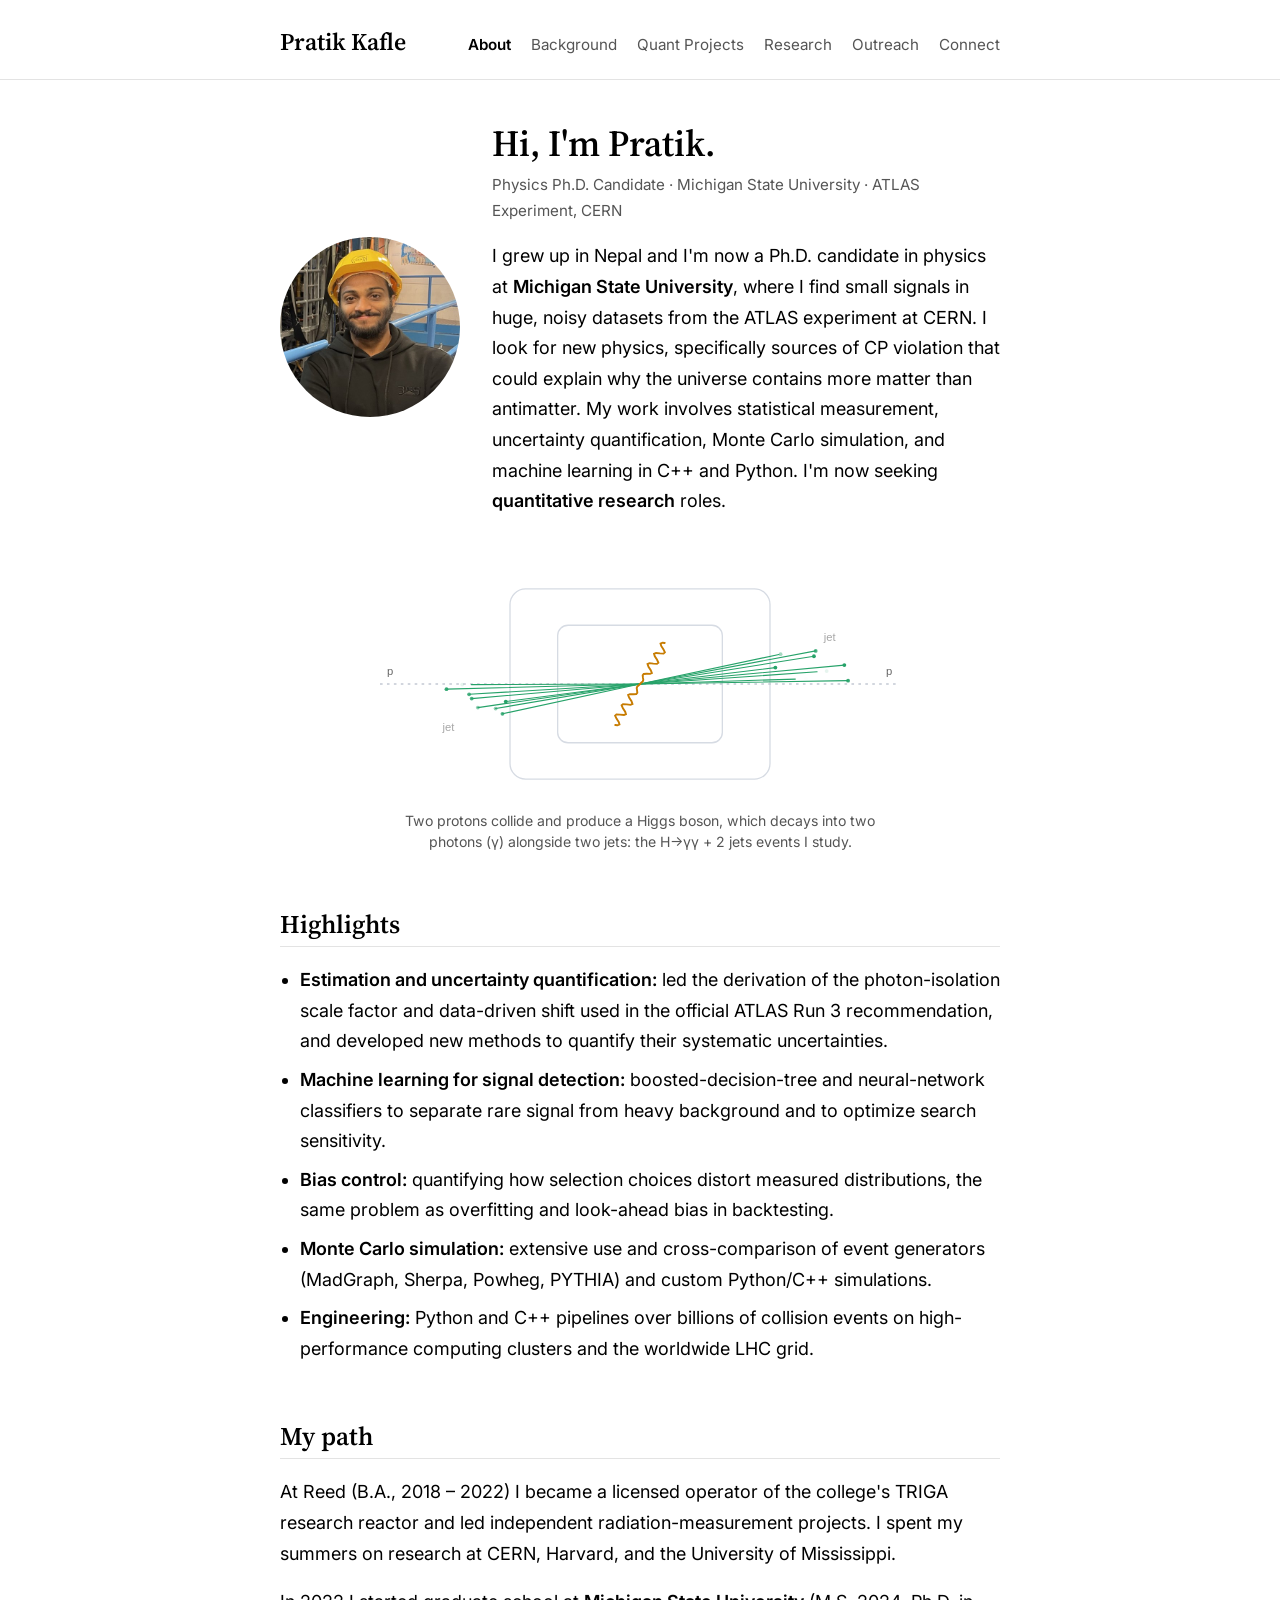
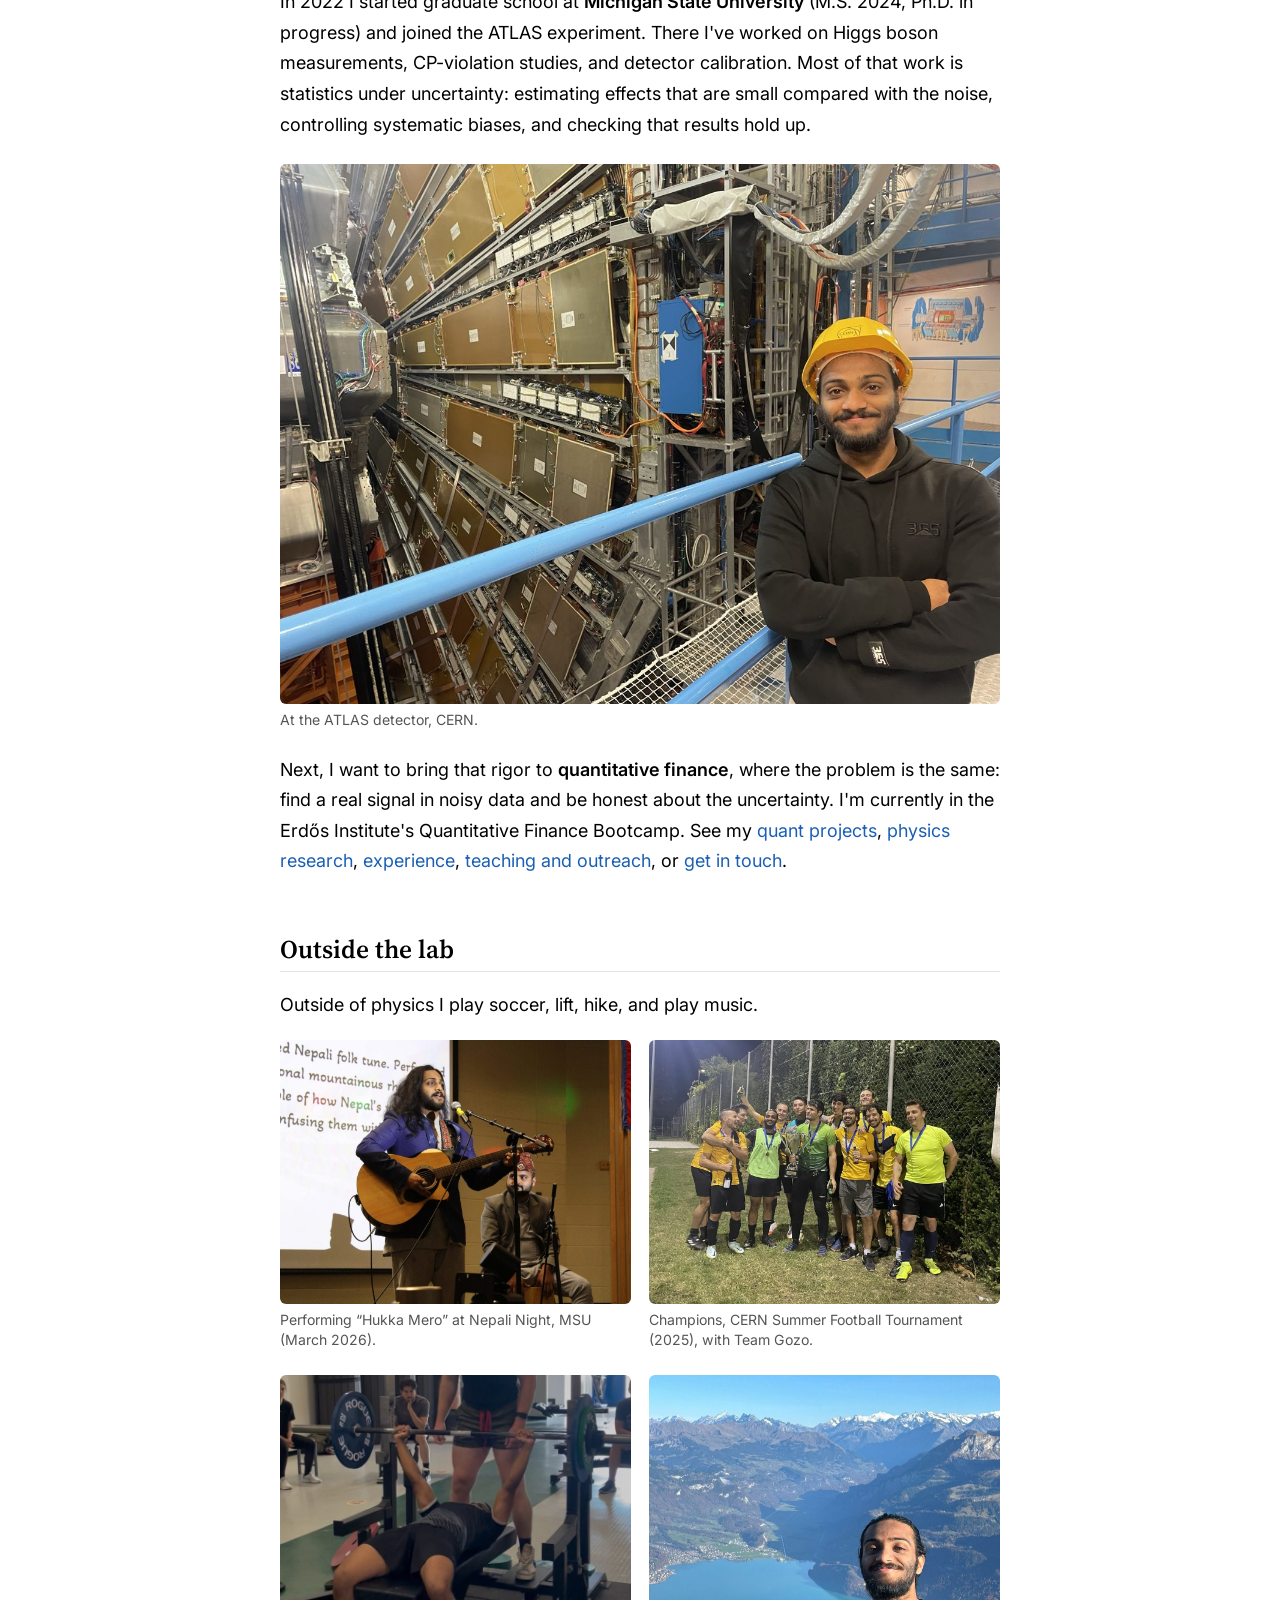
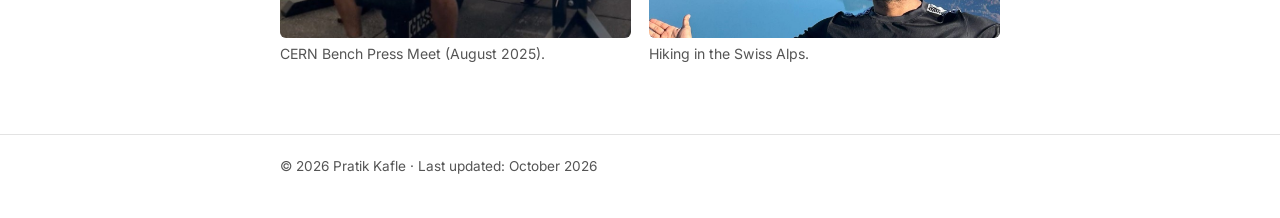
==== index.html @ 13915672 "Personal website Co-Authored-By: Claude Opus 5.5 <noreply@anthropic.com>" ====
<!DOCTYPE html>
<html lang="en">
<head>
  <meta charset="UTF-8">
  <meta name="viewport" content="width=device-width, initial-scale=1.0">
  <title>About | Pratik Kafle</title>
  <meta name="description" content="Pratik Kafle: Physics Ph.D. candidate at Michigan State University (ATLAS, CERN) seeking quantitative research roles. Statistics, Monte Carlo, machine learning, C++ and Python.">
  <link rel="preconnect" href="https://fonts.googleapis.com">
  <link rel="preconnect" href="https://fonts.gstatic.com" crossorigin>
  <link href="https://fonts.googleapis.com/css2?family=Inter:wght@400;600&family=Source+Serif+4:wght@600&display=swap" rel="stylesheet">
  <link rel="stylesheet" href="style.css">
</head>
<body>
  <header>
    <div class="container">
      <a href="index.html" class="site-title">Pratik Kafle</a>
      <nav>
        <a href="index.html" class="active">About</a>
        <a href="background.html">Background</a>
        <a href="quant.html">Quant Projects</a>
        <a href="research.html">Research</a>
        <a href="outreach.html">Outreach</a>
        <a href="connect.html">Connect</a>
      </nav>
    </div>
  </header>

  <main class="container">
    <section class="intro">
      <img src="images/profile.jpg" alt="Pratik Kafle in a CERN hard hat at the ATLAS detector">
      <div>
        <h1>Hi, I'm Pratik.</h1>
        <p class="tagline">Physics Ph.D. Candidate · Michigan State University · ATLAS Experiment, CERN</p>
        <p>
          I grew up in Nepal and I'm now a Ph.D. candidate in physics at
          <strong>Michigan State University</strong>, where I find small signals in huge, noisy
          datasets from the ATLAS experiment at CERN. I look for new physics, specifically
          sources of CP violation that could explain why the universe contains more matter
          than antimatter. My work involves statistical measurement, uncertainty
          quantification, Monte Carlo simulation, and machine learning in C++ and Python.
          I'm now seeking <strong>quantitative research</strong> roles.
        </p>
      </div>
    </section>

    <figure class="collision-anim">
      <img src="images/web/higgs-collision.svg" width="600" height="280"
           alt="Animation: two protons collide head-on, a Higgs boson forms and decays into two photons, while two jets fly out close to the beam line">
      <figcaption>Two protons collide and produce a Higgs boson, which decays into two photons (&gamma;)
        alongside two jets: the H&rarr;&gamma;&gamma; + 2 jets events I study.</figcaption>
    </figure>

    <h2>Highlights</h2>
    <ul class="highlights">
      <li><strong>Estimation and uncertainty quantification:</strong> led the derivation of the
        photon-isolation scale factor and data-driven shift used in the official ATLAS
        Run&nbsp;3 recommendation, and developed new methods to quantify their systematic
        uncertainties.</li>
      <li><strong>Machine learning for signal detection:</strong> boosted-decision-tree and
        neural-network classifiers to separate rare signal from heavy background and to
        optimize search sensitivity.</li>
      <li><strong>Bias control:</strong> quantifying how selection choices distort measured
        distributions, the same problem as overfitting and look-ahead bias in backtesting.</li>
      <li><strong>Monte Carlo simulation:</strong> extensive use and cross-comparison of event
        generators (MadGraph, Sherpa, Powheg, PYTHIA) and custom Python/C++ simulations.</li>
      <li><strong>Engineering:</strong> Python and C++ pipelines over billions of collision
        events on high-performance computing clusters and the worldwide LHC grid.</li>
    </ul>

    <h2>My path</h2>
    <p>
      At Reed (B.A., 2018 – 2022) I became a licensed operator of the college's TRIGA research
      reactor and led independent radiation-measurement projects. I spent my summers on research
      at CERN, Harvard, and the University of Mississippi.
    </p>
    <p>
      In 2022 I started graduate school at <strong>Michigan State University</strong>
      (M.S. 2024, Ph.D. in progress) and joined the ATLAS experiment. There I've worked on Higgs
      boson measurements, CP-violation studies, and detector calibration. Most of that work is
      statistics under uncertainty: estimating effects that are small compared with the noise,
      controlling systematic biases, and checking that results hold up.
    </p>
    <figure class="photo-wide">
      <img src="images/web/atlas.jpg" width="1200" height="900" loading="lazy"
           alt="Pratik in a CERN hard hat standing in front of the ATLAS detector">
      <figcaption>At the ATLAS detector, CERN.</figcaption>
    </figure>
    <p>
      Next, I want to bring that rigor to <strong>quantitative finance</strong>, where the
      problem is the same: find a real signal in noisy data and be honest about the
      uncertainty. I'm currently in the Erd&odblac;s Institute's Quantitative Finance
      Bootcamp. See my <a href="quant.html">quant projects</a>,
      <a href="research.html">physics research</a>,
      <a href="background.html">experience</a>,
      <a href="outreach.html">teaching and outreach</a>, or <a href="connect.html">get in touch</a>.
    </p>

    <h2>Outside the lab</h2>
    <p>Outside of physics I play soccer, lift, hike, and play music.</p>
    <div class="gallery">
      <figure>
        <img src="images/web/nepali-night-2026.jpg" width="1200" height="900" loading="lazy"
             alt="Pratik singing and playing acoustic guitar on stage at Nepali Night">
        <figcaption>Performing &ldquo;Hukka Mero&rdquo; at Nepali Night, MSU (March 2026).</figcaption>
      </figure>
      <figure>
        <img src="images/web/soccer.jpg" width="1200" height="900" loading="lazy"
             alt="Team Gozo celebrating with the trophy after winning the CERN summer football tournament">
        <figcaption>Champions, CERN Summer Football Tournament (2025), with Team Gozo.</figcaption>
      </figure>
      <figure>
        <img src="images/web/bench-press.jpg" width="739" height="554" loading="lazy"
             alt="Pratik bench pressing at the CERN bench press meet with a spotter">
        <figcaption>CERN Bench Press Meet (August 2025).</figcaption>
      </figure>
      <figure>
        <img src="images/web/hiking.jpg" width="1200" height="900" loading="lazy"
             alt="Pratik smiling on a summit above a lake in the Swiss Alps">
        <figcaption>Hiking in the Swiss Alps.</figcaption>
      </figure>
    </div>
  </main>

  <footer>
    <div class="container">
      &copy; 2026 Pratik Kafle &middot; Last updated: October 2026
    </div>
  </footer>
</body>
</html>
---- style.css ----
/* ---------- Simple, readable styling ---------- */
:root {
  color-scheme: light;
  --text: #000;
  --muted: #555;
  --accent: #1a5fb4;
  --bg: #ffffff;
  --line: #e3e3e3;
  --serif: "Source Serif 4", Georgia, serif;
  --sans: "Inter", -apple-system, BlinkMacSystemFont, "Segoe UI", sans-serif;
}

* { box-sizing: border-box; }

body {
  margin: 0;
  background: var(--bg);
  color: var(--text);
  font-family: var(--sans);
  font-size: 18px;
  line-height: 1.7;
}

.container {
  max-width: 760px;
  margin: 0 auto;
  padding: 0 20px;
}

a { color: var(--accent); text-decoration: none; }
a:hover { text-decoration: underline; }
strong { font-weight: 600; }

/* Header + nav */
header {
  border-bottom: 1px solid var(--line);
  padding: 22px 0 16px;
}
header .container {
  display: flex;
  flex-wrap: wrap;
  justify-content: space-between;
  align-items: baseline;
  gap: 8px 20px;
}
.site-title {
  font-family: var(--serif);
  font-size: 1.5rem;
  font-weight: 600;
  color: var(--text);
}
.site-title:hover { text-decoration: none; }
nav { display: flex; flex-wrap: wrap; gap: 4px 20px; }
nav a { color: var(--muted); font-size: 0.95rem; }
nav a.active { color: var(--text); font-weight: 600; }

main.container { padding-top: 40px; }

/* Headings */
h1, h2, h3 { line-height: 1.25; }
h1, h2 { font-family: var(--serif); font-weight: 600; }
h1 { font-size: 2.3rem; margin: 0 0 6px; }
h2 {
  font-size: 1.6rem;
  margin: 56px 0 16px;
  padding-bottom: 6px;
  border-bottom: 1px solid var(--line);
}
h3 { font-size: 1.05rem; font-weight: 600; }

.tagline { color: var(--muted); font-size: 0.95rem; margin: 0 0 16px; }

/* Intro with photo */
.intro {
  display: flex;
  gap: 32px;
  align-items: center;
}
.intro img {
  width: 180px;
  height: 180px;
  object-fit: cover;
  border-radius: 50%;
  flex-shrink: 0;
}
@media (max-width: 600px) {
  .intro { flex-direction: column; align-items: flex-start; gap: 20px; }
  .intro img { width: 140px; height: 140px; }
}

/* Simple lists */
.highlights, .plain { padding-left: 20px; }
.highlights li, .plain li { margin-bottom: 8px; }

/* Experience entries: date on the left */
.entry {
  display: grid;
  grid-template-columns: 140px 1fr;
  column-gap: 24px;
  padding: 14px 0;
  border-top: 1px solid var(--line);
}
.entry > * { grid-column: 2; }
.entry > .meta { grid-column: 1; grid-row: 1 / span 30; }
.entry h3 { margin: 0 0 4px; }
.entry .meta { color: var(--muted); font-size: 0.88rem; padding-top: 2px; }
.entry p { margin: 6px 0; }
.entry ul { margin: 4px 0; padding-left: 18px; }
.entry li { margin-bottom: 4px; }
@media (max-width: 600px) {
  .entry { grid-template-columns: 1fr; }
  .entry > *, .entry > .meta { grid-column: 1; grid-row: auto; }
  .entry > .meta { order: -1; }
}

/* Research projects */
.project { padding: 22px 0; border-top: 1px solid var(--line); }
.project h3 { font-size: 1.15rem; margin: 0 0 2px; }
.project .where { color: var(--muted); font-size: 0.88rem; margin-bottom: 8px; }
.project p { margin: 6px 0; }
.tools { color: var(--muted); font-size: 0.88rem; }

/* Skills */
.skills { display: grid; grid-template-columns: 160px 1fr; gap: 8px 24px; margin: 0; }
.skills dt { font-weight: 600; }
.skills dd { margin: 0; }
@media (max-width: 600px) { .skills { grid-template-columns: 1fr; gap: 0; } .skills dd { margin-bottom: 10px; } }

/* Contact list */
.contact { padding-left: 20px; }
.contact li { margin-bottom: 8px; }

/* Photos */
figure { margin: 0; }
figure img {
  display: block;
  width: 100%;
  height: auto;
  aspect-ratio: 4 / 3;
  object-fit: cover;
  border-radius: 6px;
}
figcaption { color: var(--muted); font-size: 0.88rem; line-height: 1.45; margin-top: 6px; }
.photo-wide { margin: 24px 0; }
.gallery {
  display: grid;
  grid-template-columns: repeat(2, 1fr);
  gap: 24px 18px;
  margin: 20px 0;
}
.gallery.three { grid-template-columns: repeat(3, 1fr); }
@media (max-width: 600px) {
  .gallery, .gallery.three { grid-template-columns: 1fr; }
}

/* Footer */
footer {
  border-top: 1px solid var(--line);
  margin-top: 70px;
  padding: 20px 0 40px;
  color: var(--muted);
  font-size: 0.85rem;
}
.photo-sim { margin: 16px 0 4px; max-width: 420px; }
.photo-sim img { aspect-ratio: auto; object-fit: contain; }
.project figure { margin: 14px 0 8px; max-width: 520px; }
.project figure img { aspect-ratio: auto; object-fit: contain; border-radius: 0; }
.project ul { margin: 6px 0; padding-left: 20px; }
.project li { margin-bottom: 6px; }
.project figure.wide { max-width: none; }
.project .gallery { margin: 14px 0 8px; align-items: end; }
.project .gallery figure { margin: 0; max-width: none; }
.paper-fig { margin: 12px 0 4px; max-width: 480px; }
.paper-fig img { aspect-ratio: auto; object-fit: contain; border-radius: 0; }
.paper-fig.wide { max-width: none; }
.collision-anim { margin: 28px auto 0; max-width: 520px; }
.collision-anim img { aspect-ratio: auto; object-fit: contain; border-radius: 0; }
.collision-anim figcaption { text-align: center; }
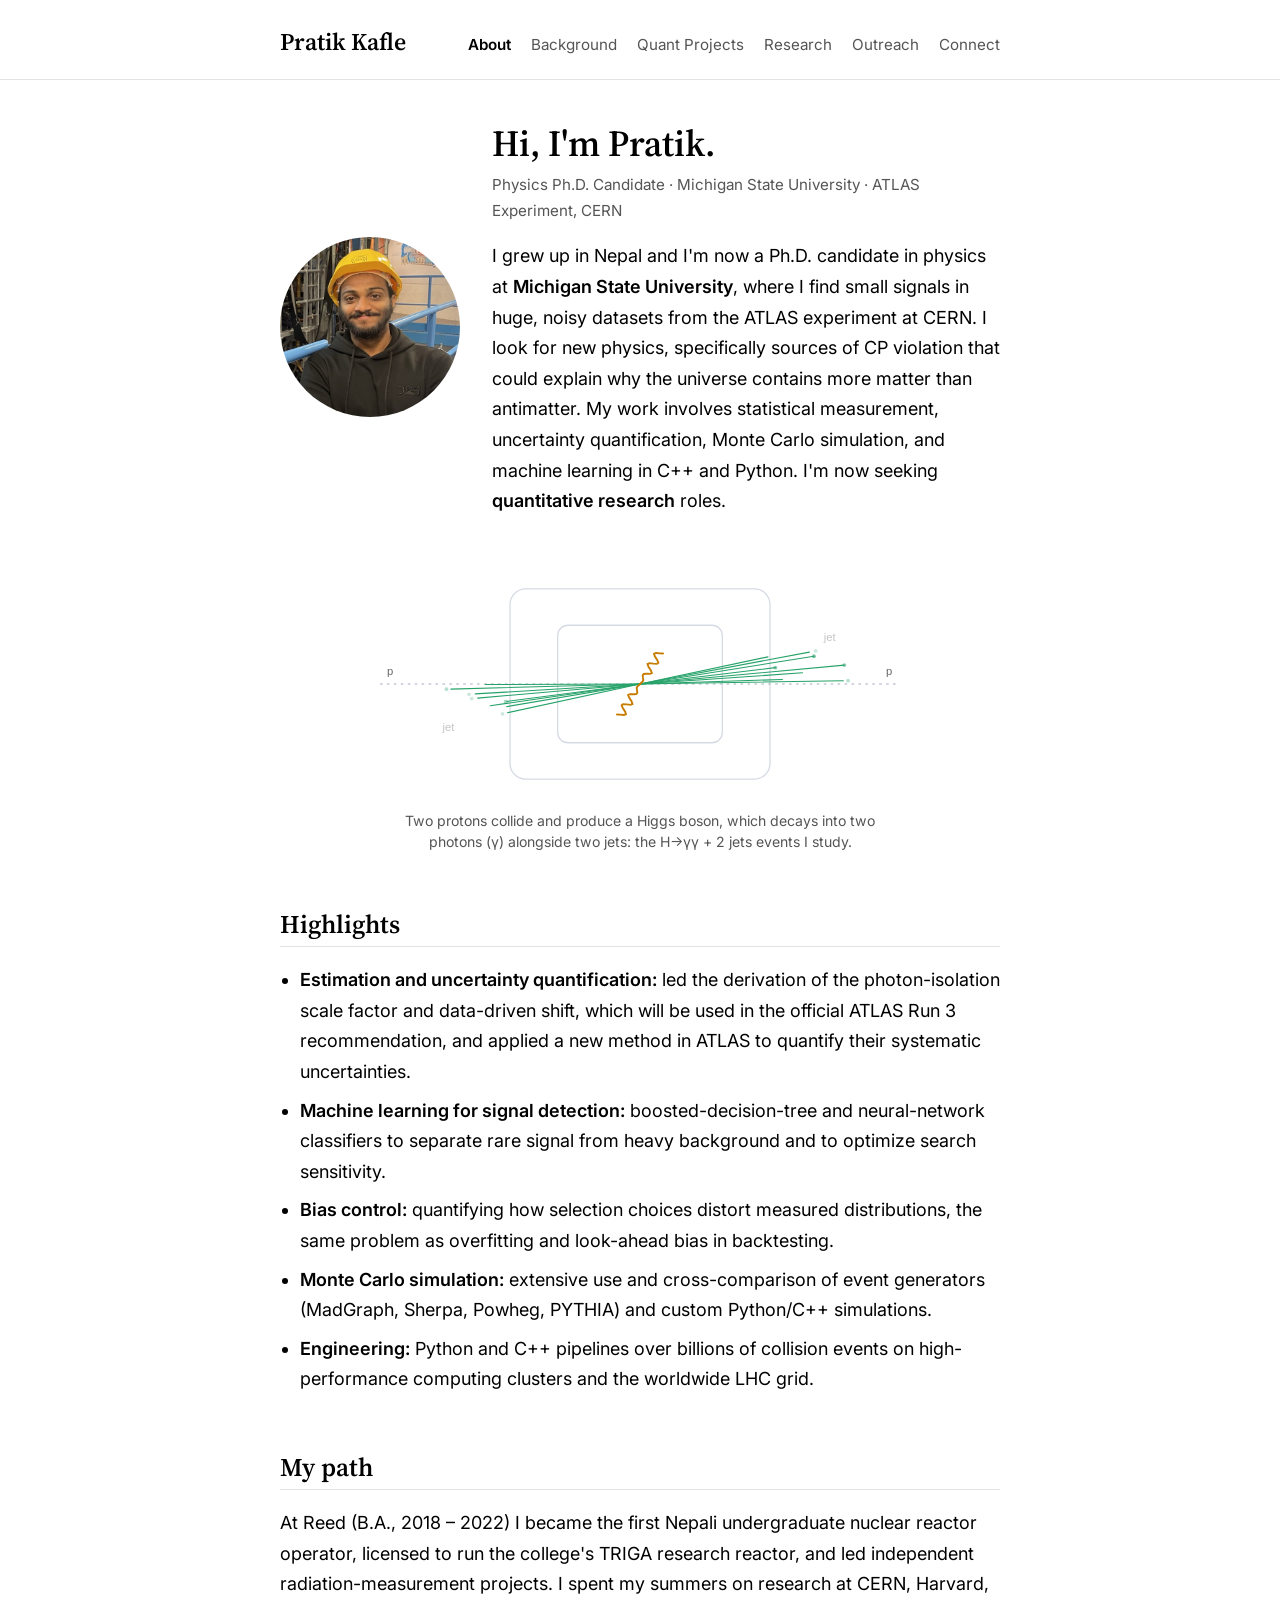
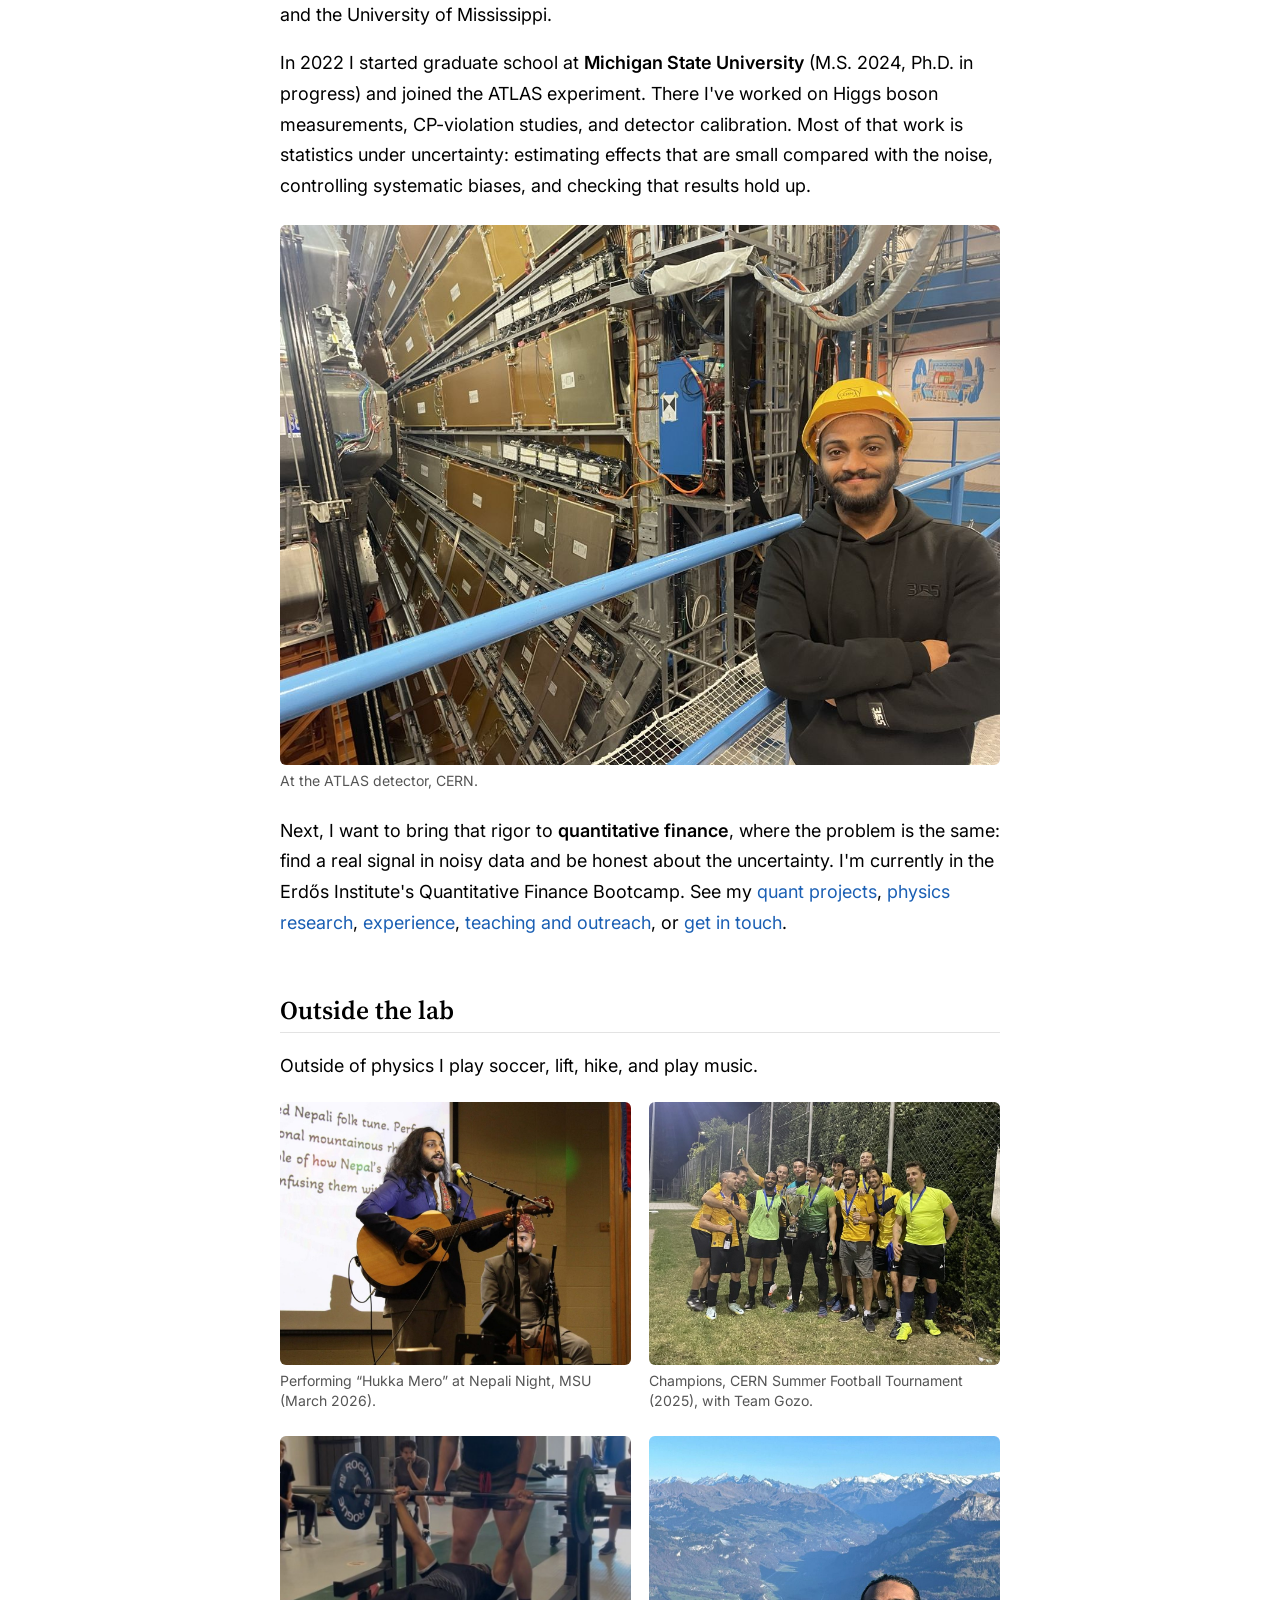
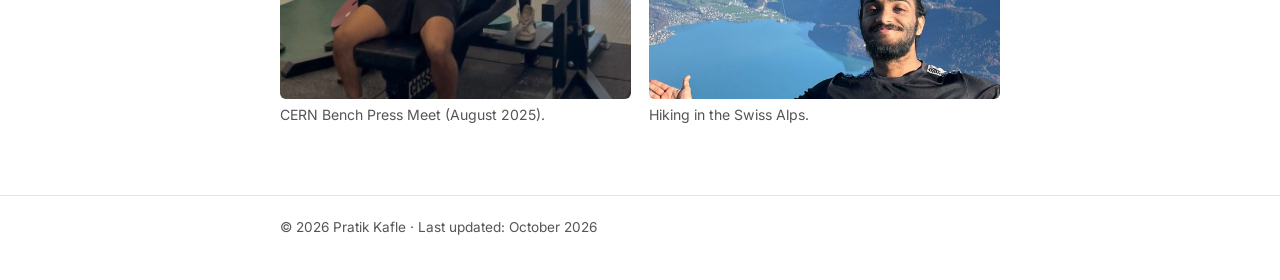
==== commit 229886c2: "Update ATLAS isolation wording, reactor operator line, Co-60 timing entry" ====
--- a/index.html
+++ b/index.html
@@ -53,9 +53,9 @@
     <h2>Highlights</h2>
     <ul class="highlights">
       <li><strong>Estimation and uncertainty quantification:</strong> led the derivation of the
-        photon-isolation scale factor and data-driven shift used in the official ATLAS
-        Run&nbsp;3 recommendation, and developed new methods to quantify their systematic
-        uncertainties.</li>
+        photon-isolation scale factor and data-driven shift, which will be used in the official
+        ATLAS Run&nbsp;3 recommendation, and applied a new method in ATLAS to quantify their
+        systematic uncertainties.</li>
       <li><strong>Machine learning for signal detection:</strong> boosted-decision-tree and
         neural-network classifiers to separate rare signal from heavy background and to
         optimize search sensitivity.</li>
@@ -69,8 +69,9 @@
 
     <h2>My path</h2>
     <p>
-      At Reed (B.A., 2018 – 2022) I became a licensed operator of the college's TRIGA research
-      reactor and led independent radiation-measurement projects. I spent my summers on research
+      At Reed (B.A., 2018 – 2022) I became the first Nepali undergraduate nuclear reactor
+      operator, licensed to run the college's TRIGA research reactor, and led independent
+      radiation-measurement projects. I spent my summers on research
       at CERN, Harvard, and the University of Mississippi.
     </p>
     <p>
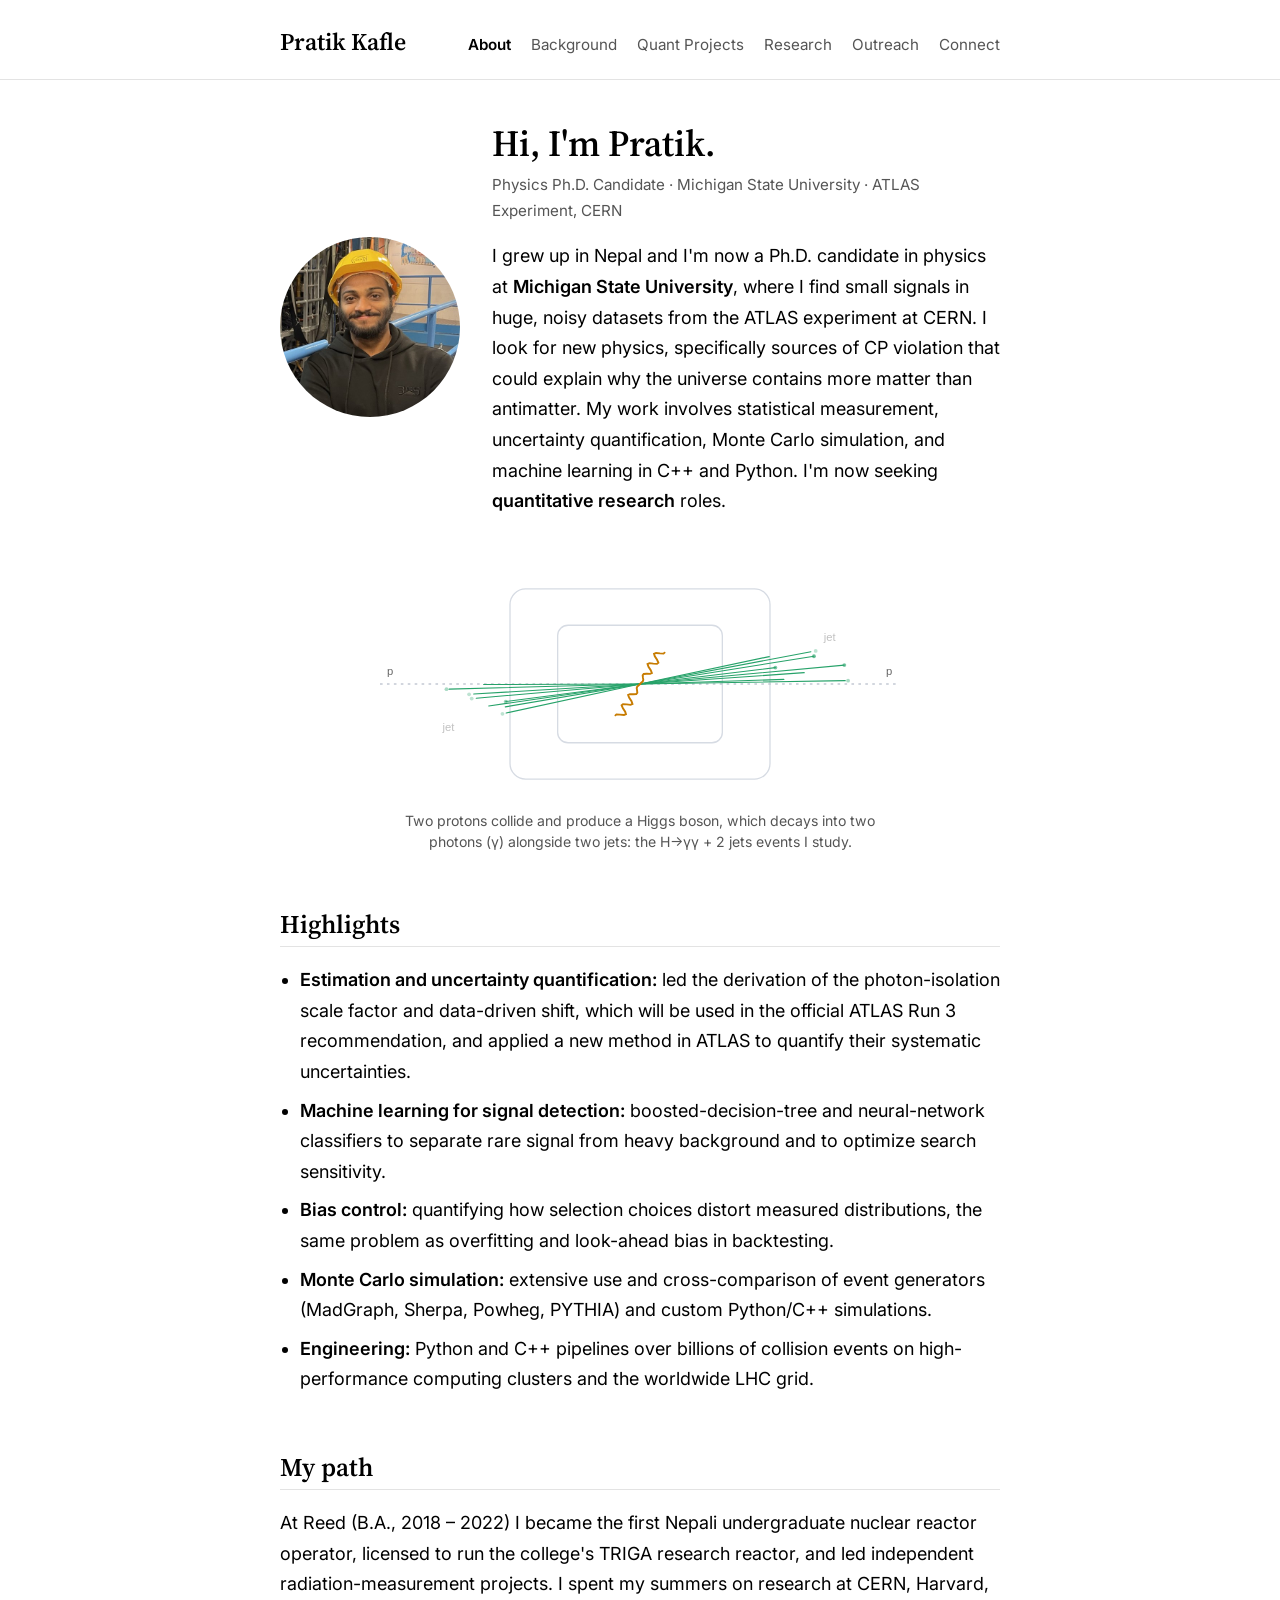
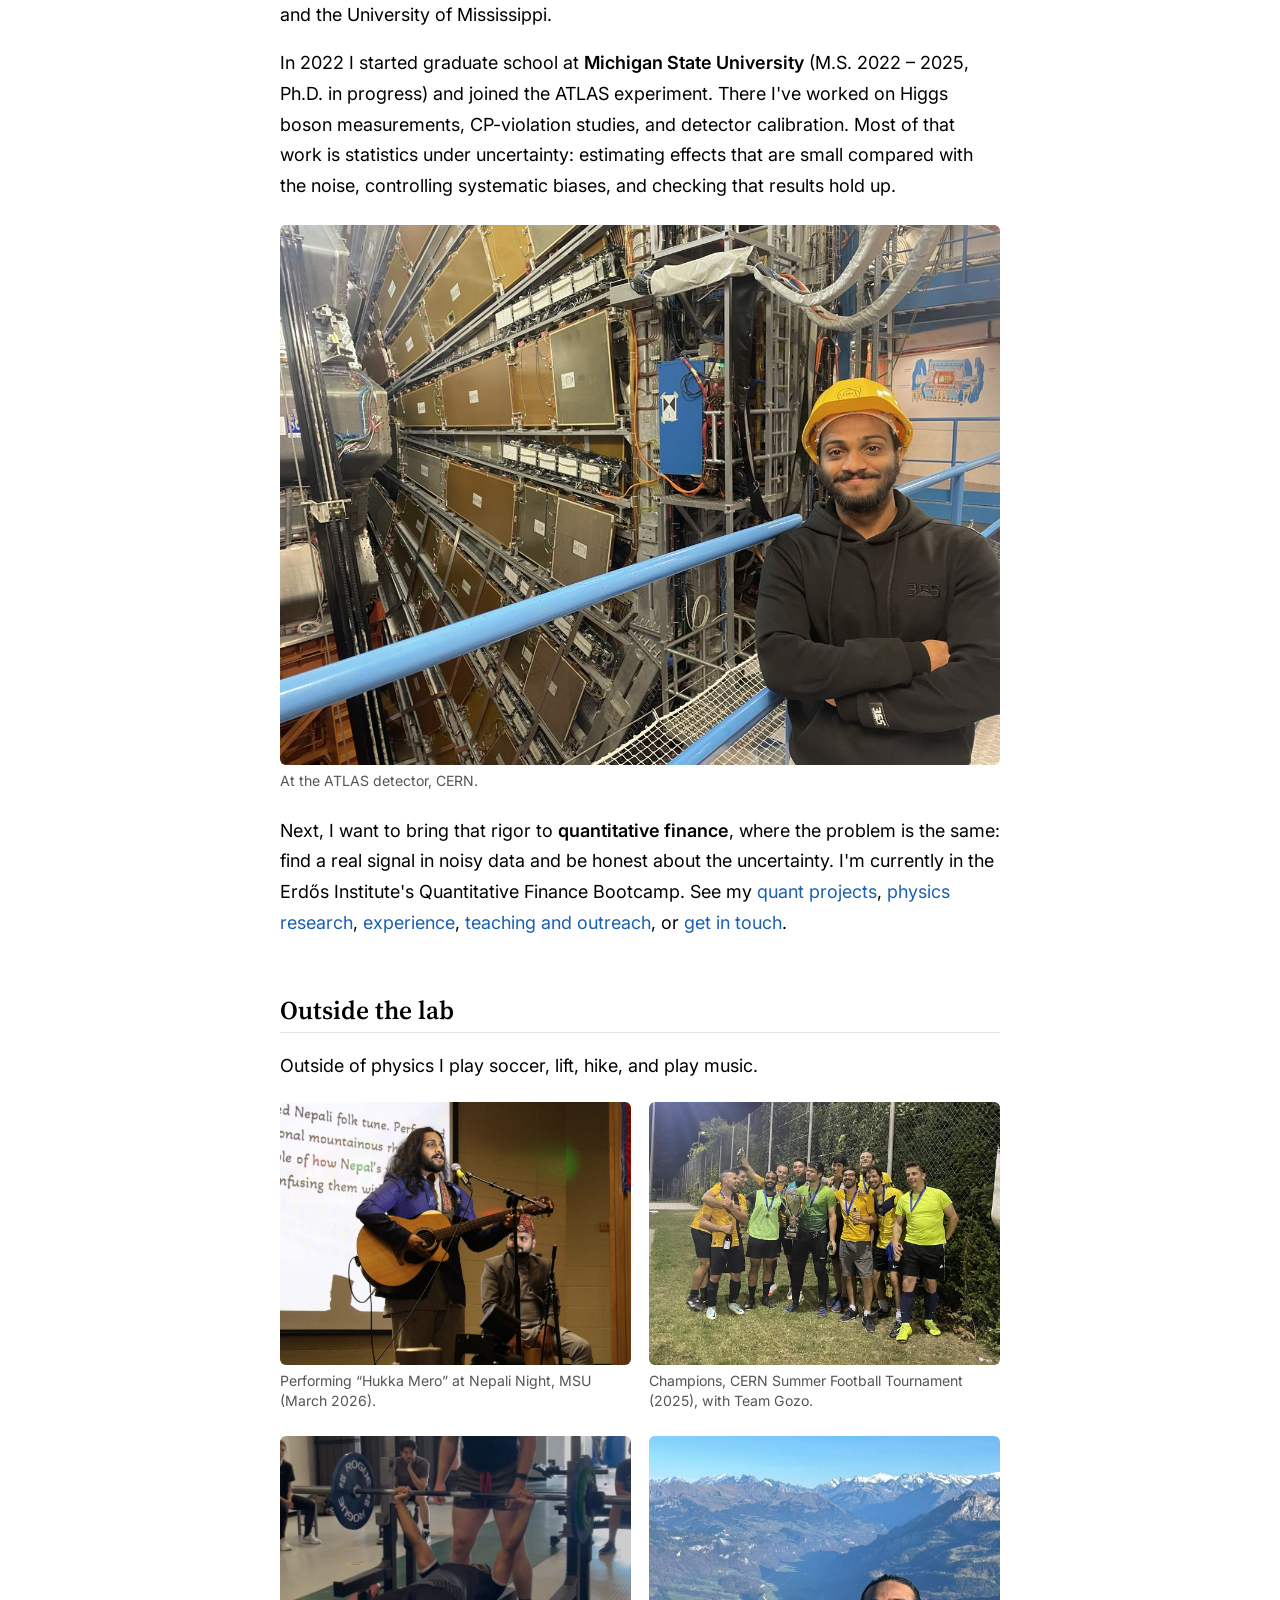
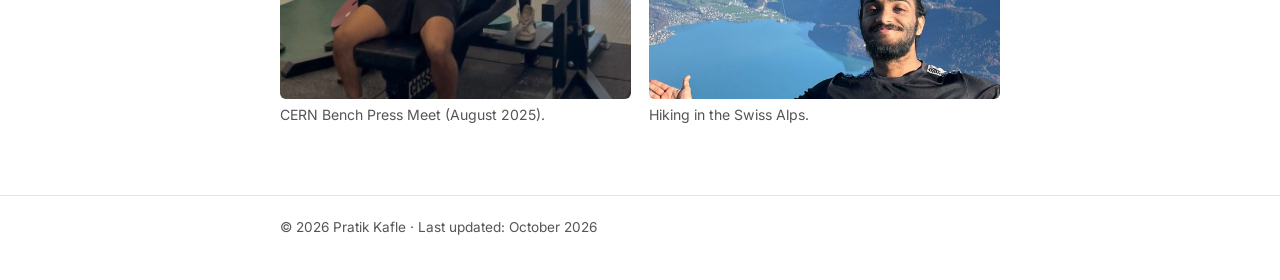
==== commit 86b1d477: "Update M.S. dates to 2022-2025" ====
--- a/index.html
+++ b/index.html
@@ -76,7 +76,7 @@
     </p>
     <p>
       In 2022 I started graduate school at <strong>Michigan State University</strong>
-      (M.S. 2024, Ph.D. in progress) and joined the ATLAS experiment. There I've worked on Higgs
+      (M.S. 2022 – 2025, Ph.D. in progress) and joined the ATLAS experiment. There I've worked on Higgs
       boson measurements, CP-violation studies, and detector calibration. Most of that work is
       statistics under uncertainty: estimating effects that are small compared with the noise,
       controlling systematic biases, and checking that results hold up.
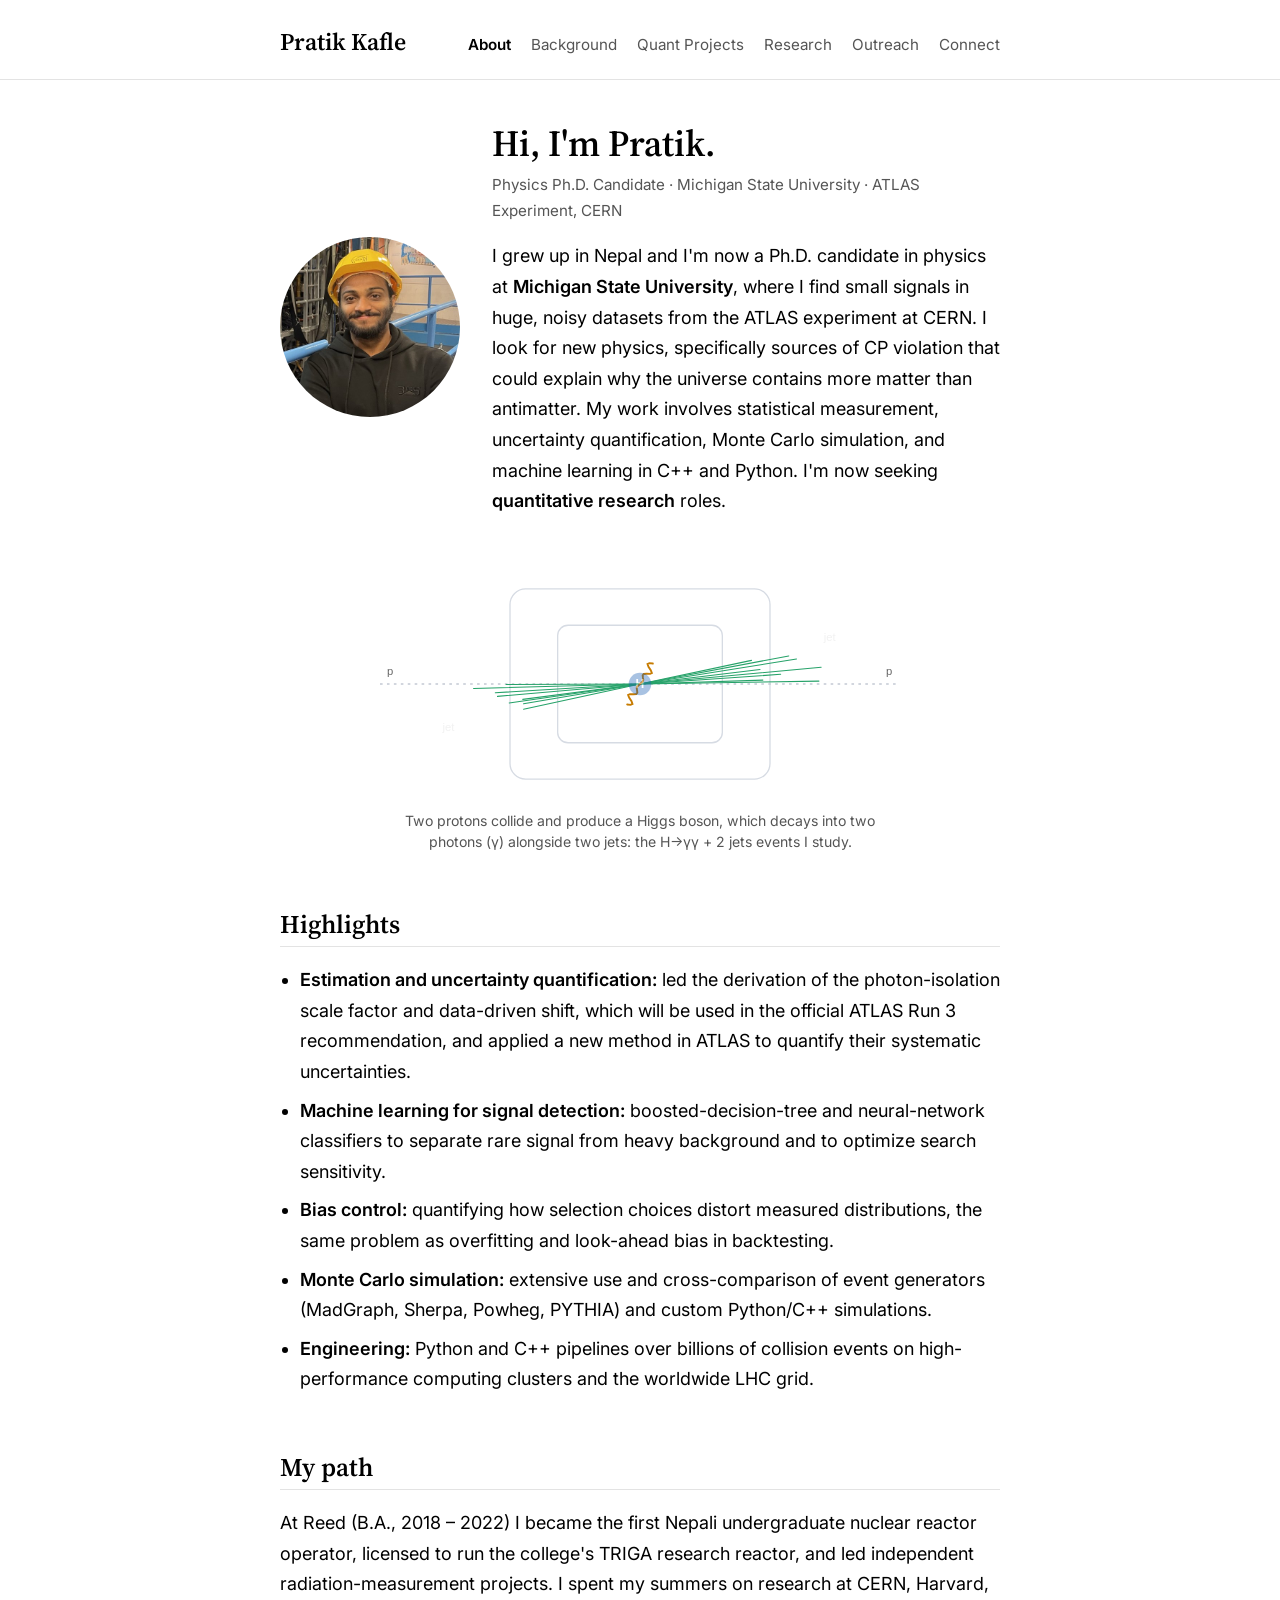
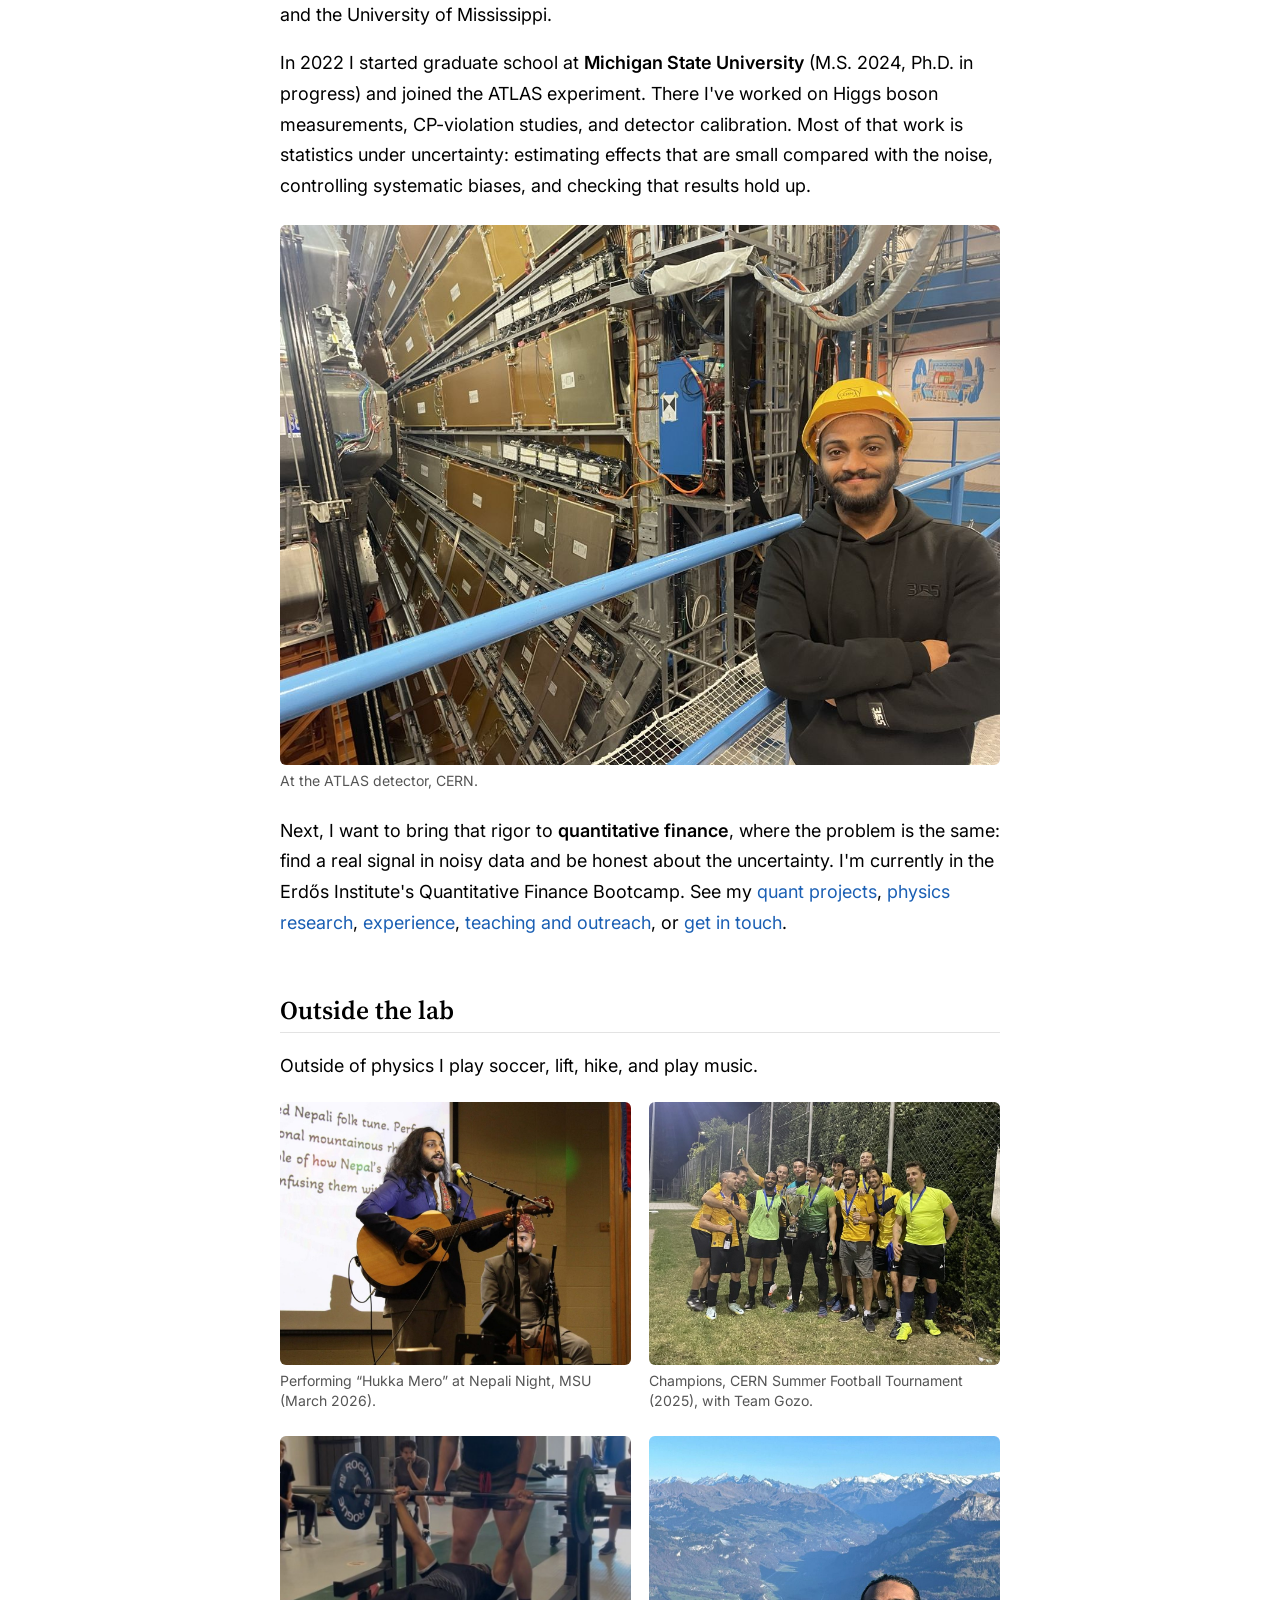
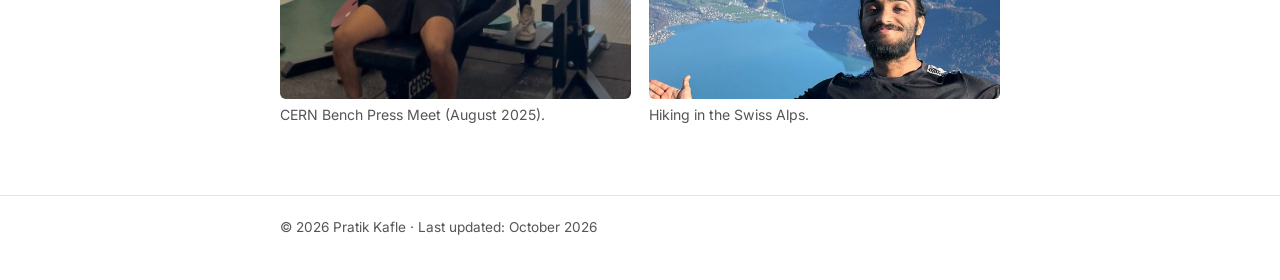
==== commit 1b51e10e: "Restore M.S. 2024 in My path" ====
--- a/index.html
+++ b/index.html
@@ -76,7 +76,7 @@
     </p>
     <p>
       In 2022 I started graduate school at <strong>Michigan State University</strong>
-      (M.S. 2022 – 2025, Ph.D. in progress) and joined the ATLAS experiment. There I've worked on Higgs
+      (M.S. 2024, Ph.D. in progress) and joined the ATLAS experiment. There I've worked on Higgs
       boson measurements, CP-violation studies, and detector calibration. Most of that work is
       statistics under uncertainty: estimating effects that are small compared with the noise,
       controlling systematic biases, and checking that results hold up.
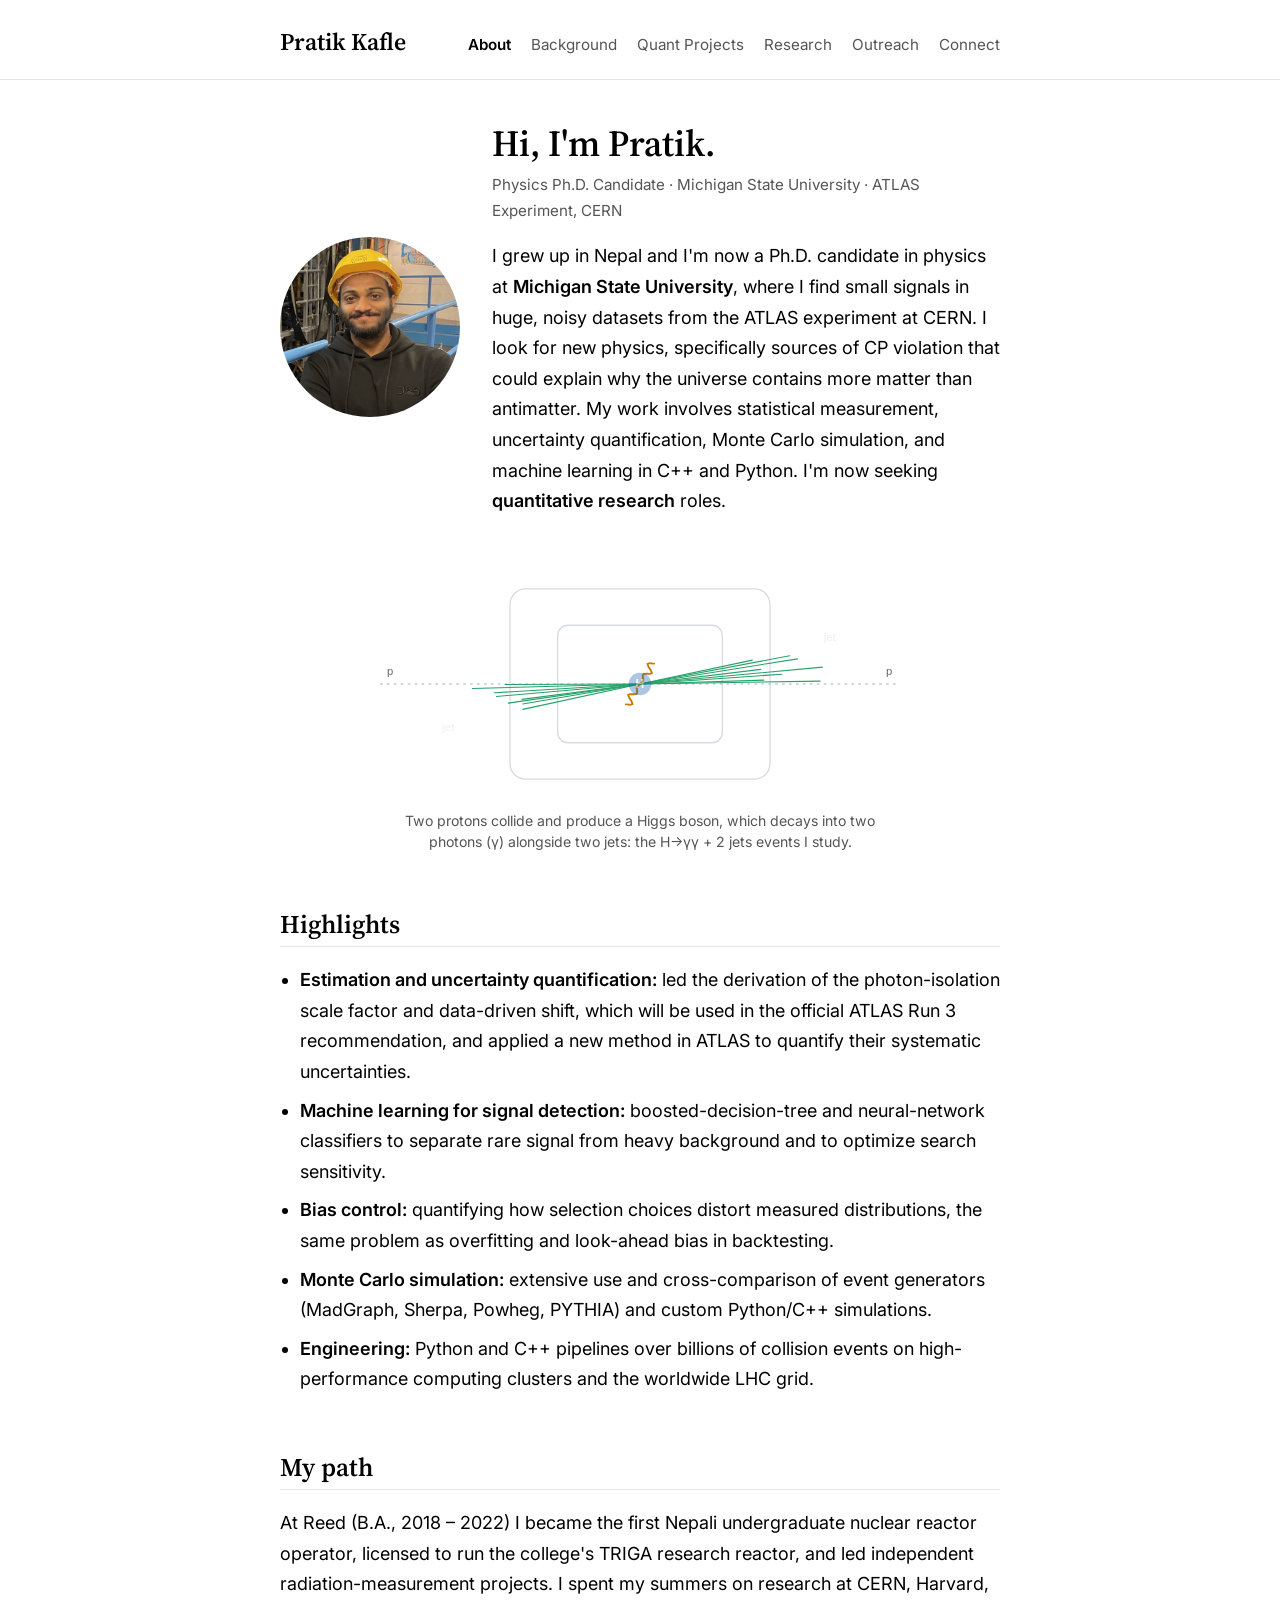
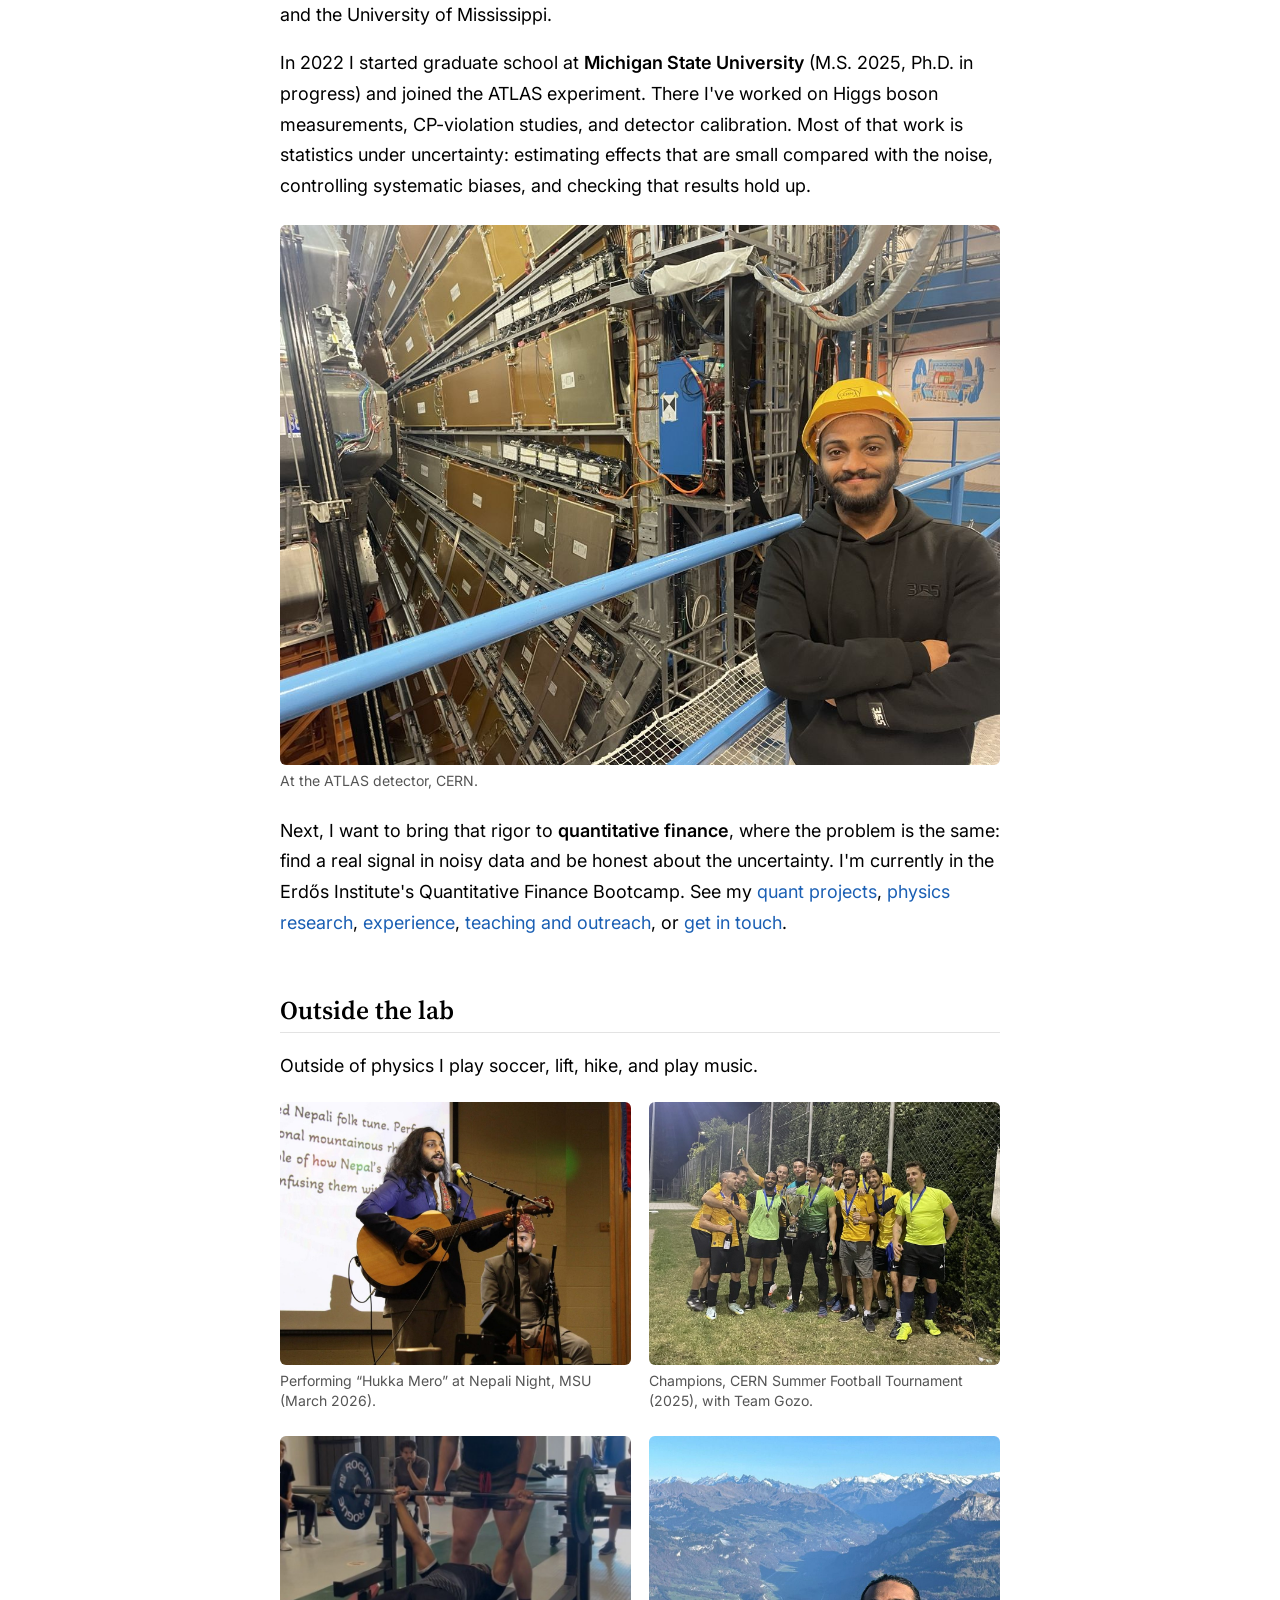
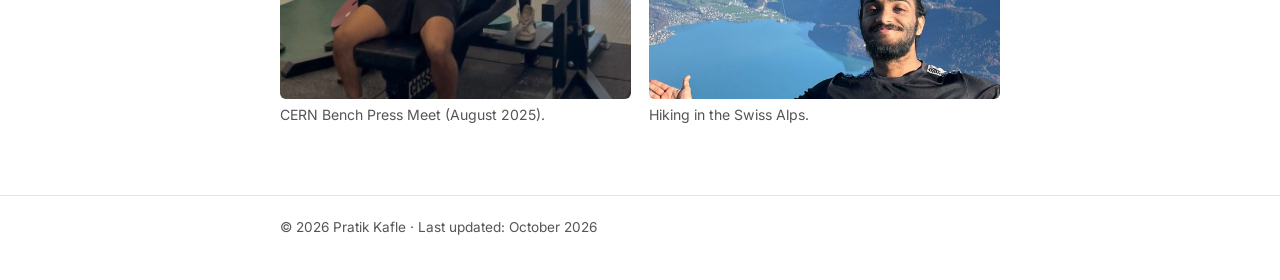
==== commit c84a6036: "M.S. 2025 in My path Co-Authored-By: Claude Opus 5.5 <noreply@anthropic.com>" ====
--- a/index.html
+++ b/index.html
@@ -76,7 +76,7 @@
     </p>
     <p>
       In 2022 I started graduate school at <strong>Michigan State University</strong>
-      (M.S. 2024, Ph.D. in progress) and joined the ATLAS experiment. There I've worked on Higgs
+      (M.S. 2025, Ph.D. in progress) and joined the ATLAS experiment. There I've worked on Higgs
       boson measurements, CP-violation studies, and detector calibration. Most of that work is
       statistics under uncertainty: estimating effects that are small compared with the noise,
       controlling systematic biases, and checking that results hold up.
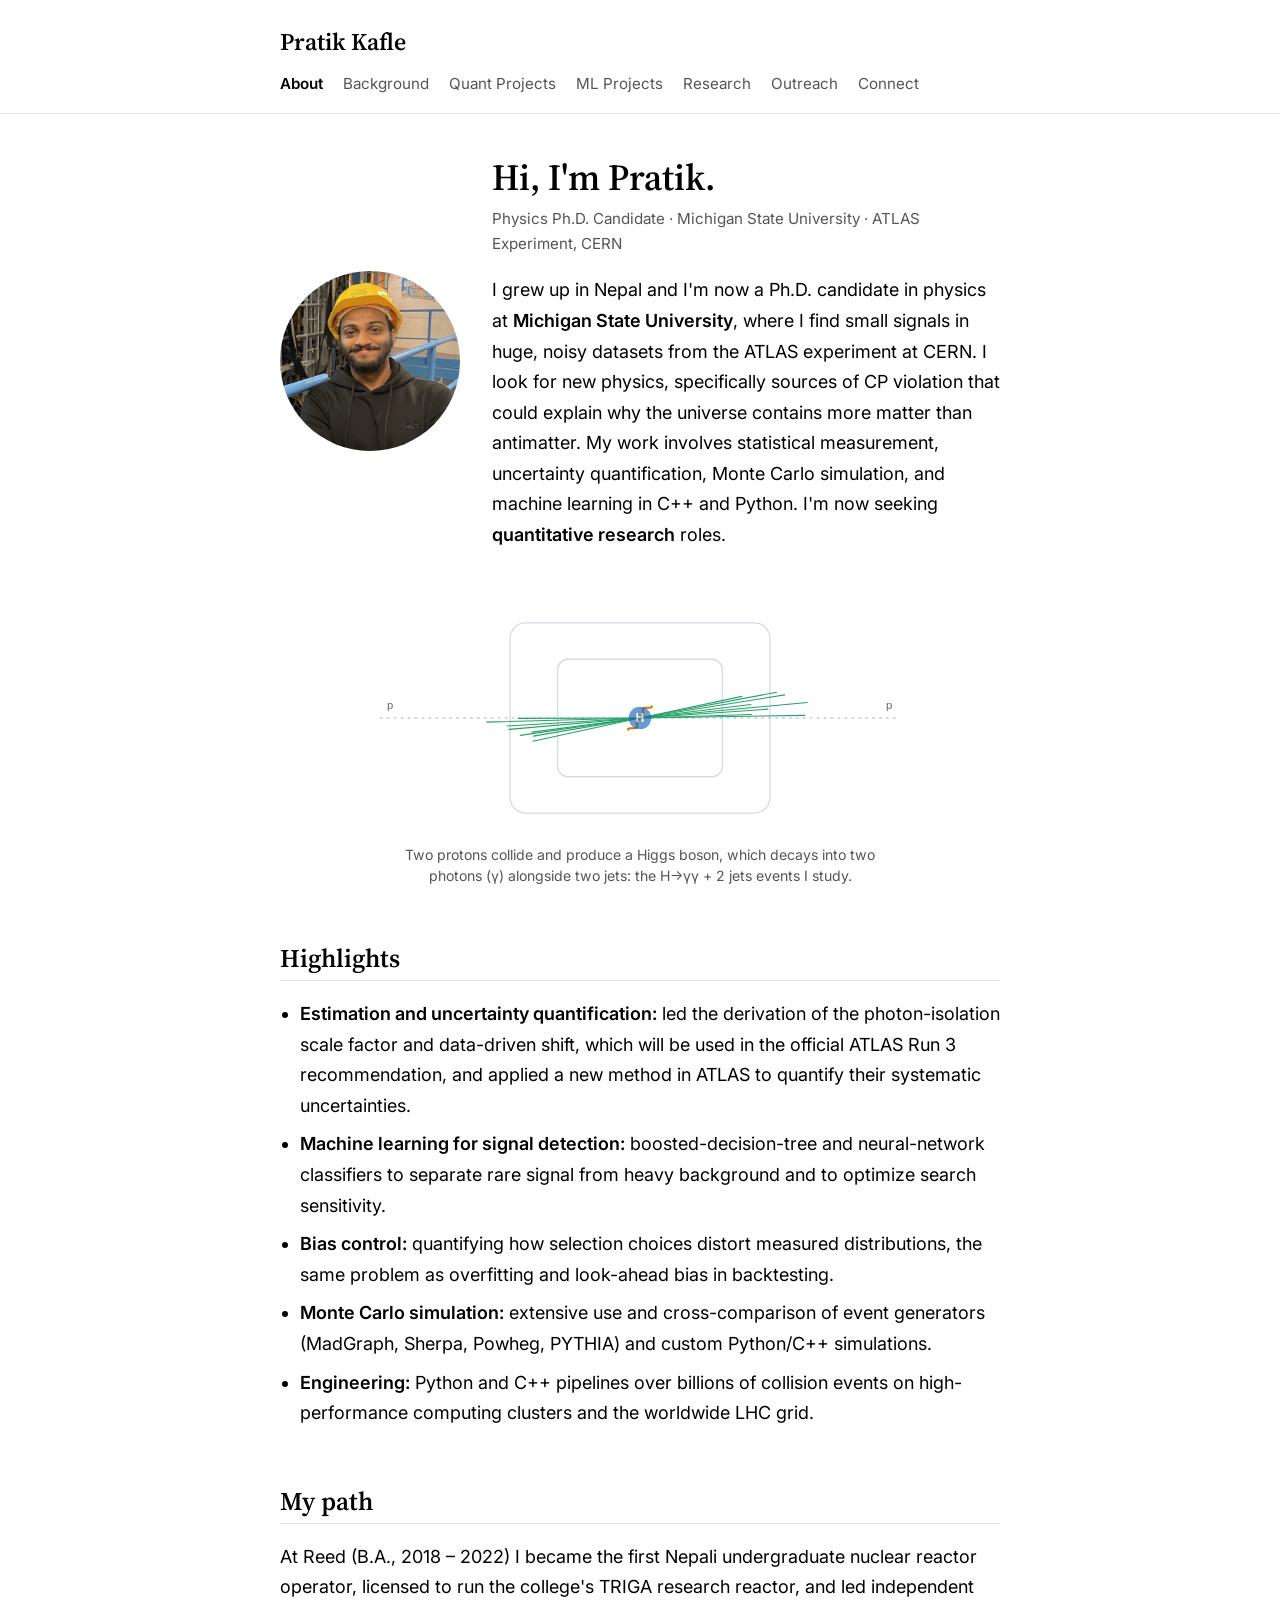
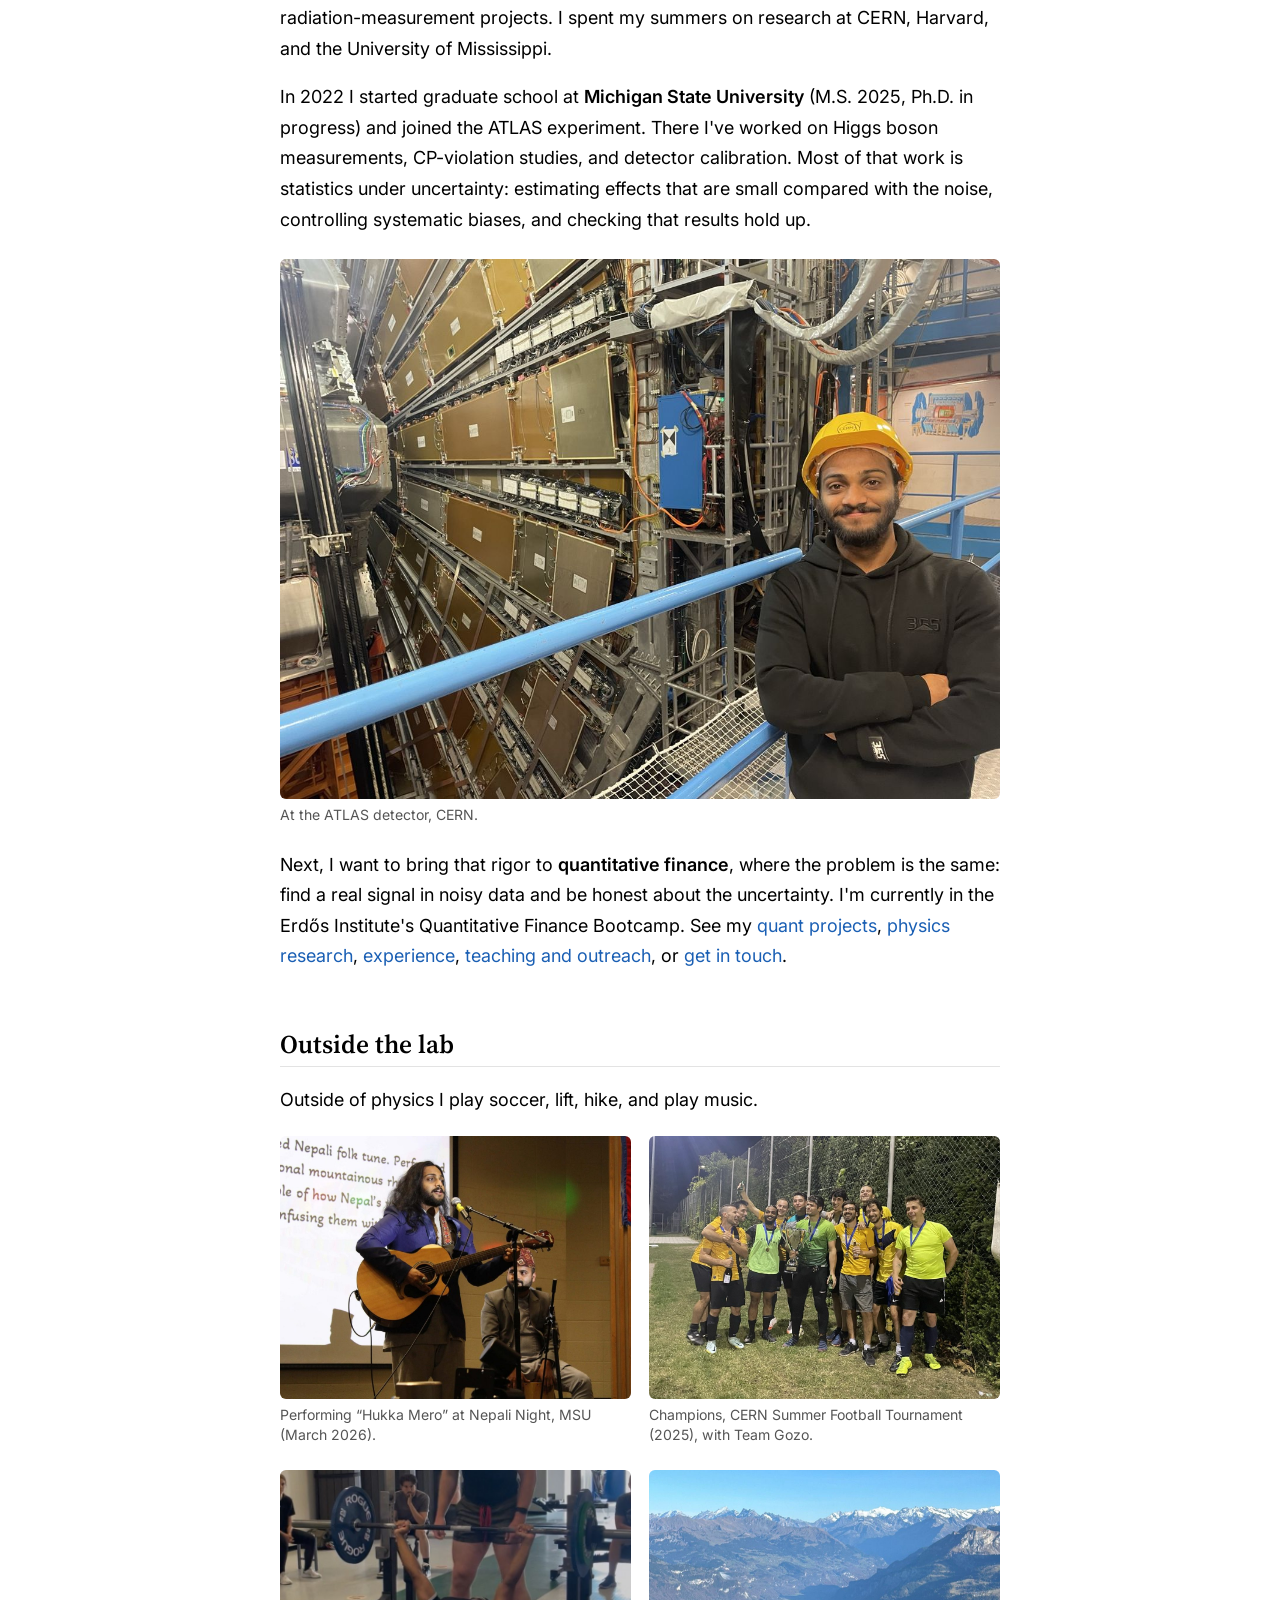
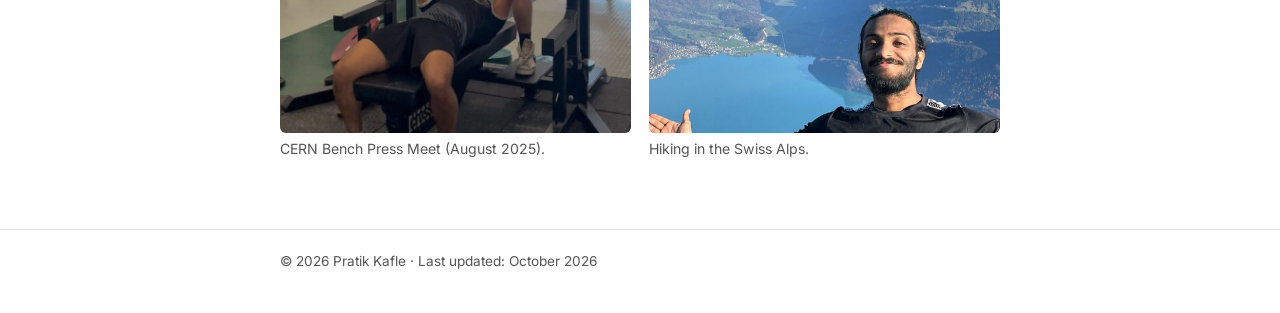
==== commit c71c88e4: "Add ML Projects page with six projects" ====
--- a/index.html
+++ b/index.html
@@ -18,6 +18,7 @@
         <a href="index.html" class="active">About</a>
         <a href="background.html">Background</a>
         <a href="quant.html">Quant Projects</a>
+        <a href="ml.html">ML Projects</a>
         <a href="research.html">Research</a>
         <a href="outreach.html">Outreach</a>
         <a href="connect.html">Connect</a>
--- a/style.css
+++ b/style.css
@@ -176,3 +176,9 @@
 .collision-anim { margin: 28px auto 0; max-width: 520px; }
 .collision-anim img { aspect-ratio: auto; object-fit: contain; border-radius: 0; }
 .collision-anim figcaption { text-align: center; }
+.project h4 { font-size: 1rem; font-weight: 600; margin: 22px 0 6px; }
+.table-wrap { overflow-x: auto; margin: 10px 0; }
+.project table { border-collapse: collapse; font-size: 0.9rem; width: 100%; }
+.project th, .project td { text-align: left; padding: 5px 10px; border-bottom: 1px solid var(--line); }
+.project th { font-weight: 600; }
+.project td:not(:first-child), .project th:not(:first-child) { text-align: right; white-space: nowrap; }
